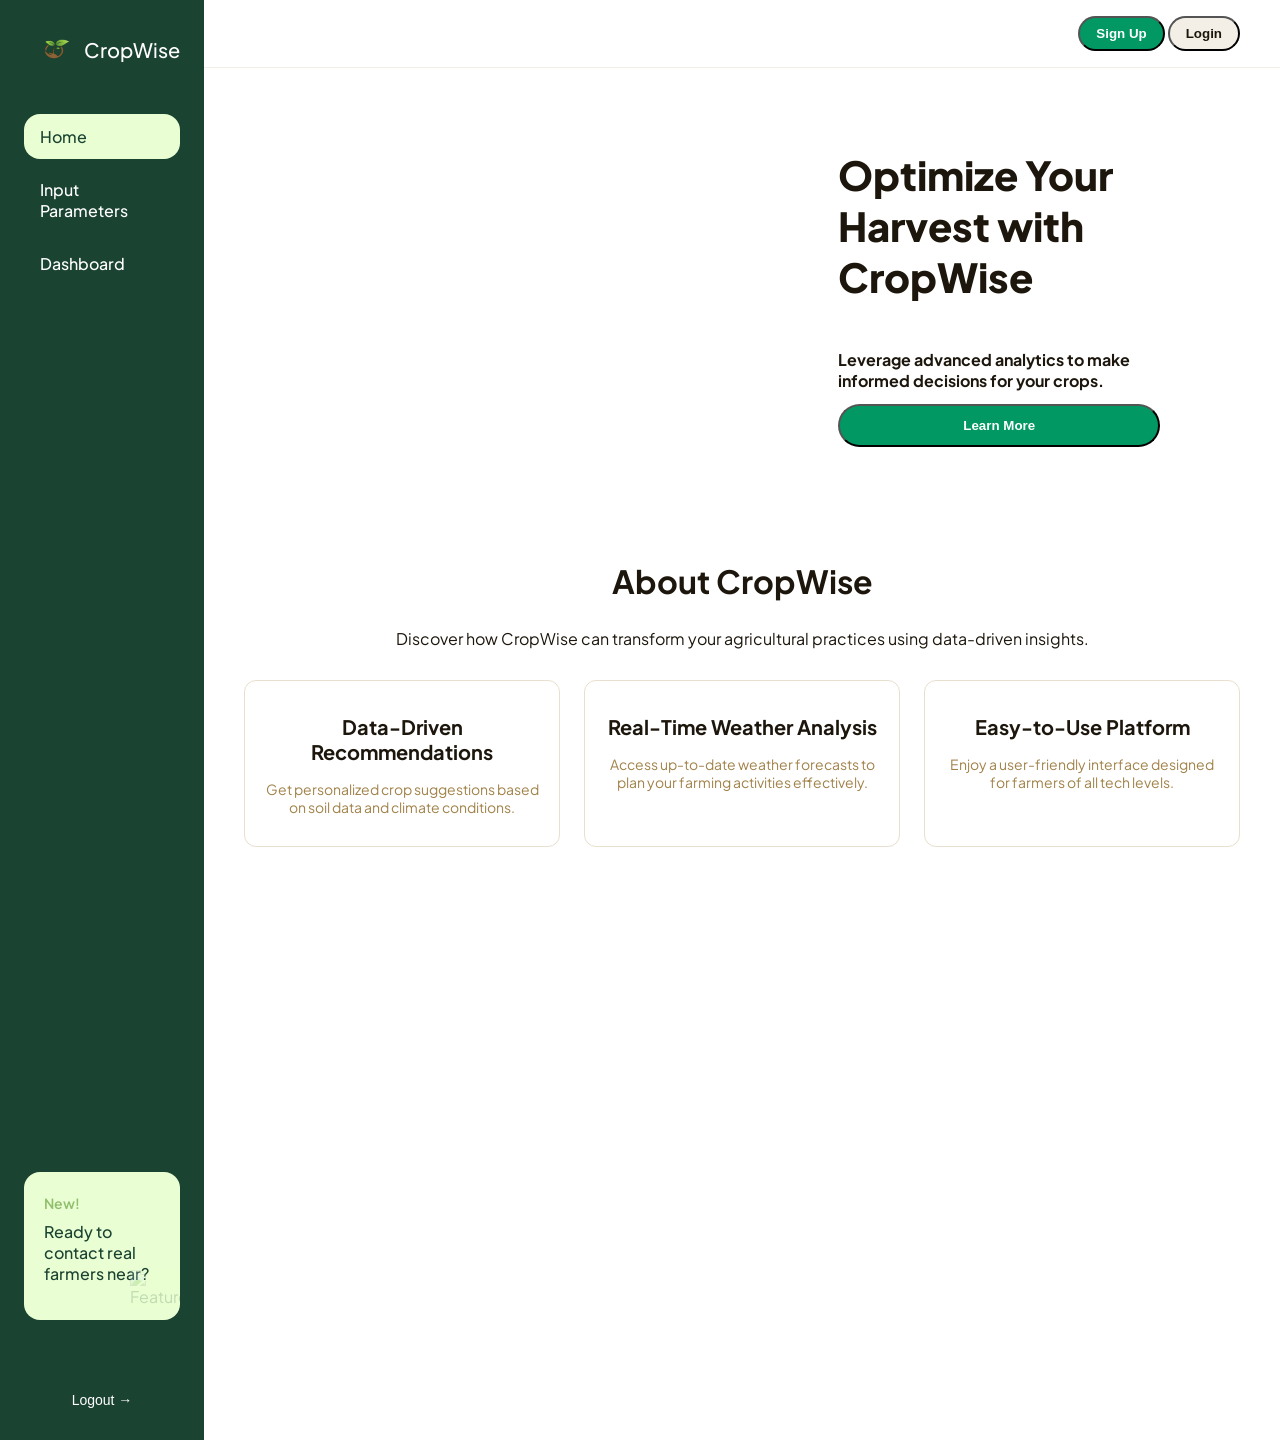
==== Home/index.html @ d99df7f8 "Initial commit" ====
<!DOCTYPE html>
<html lang="en">
<head>
    <meta charset="UTF-8">
    <meta name="viewport" content="width=device-width, initial-scale=1.0">
    <link rel="preconnect" href="https://fonts.gstatic.com/" crossorigin="" />
    <link rel="stylesheet" href="https://fonts.googleapis.com/css2?display=swap&family=Noto+Sans:wght@400;500;700;900&family=Plus+Jakarta+Sans:wght@400;500;700;800" />
    <link rel="stylesheet" href="style.css">
    <title>CropWise</title>
</head>
<body>
    <div class="design-root">
        <aside class="sidebar">
            <div class="logo">
                <img src="Agriculture-removebg-preview.png" alt="Logo" class="logo-icon">
                <span>CropWise</span>
            </div>
            <nav class="nav-menu">
                <a href="#" class="nav-item active">Home</a>
                <a href="#" class="nav-item">Input Parameters</a>
                <a href="#" class="nav-item">Dashboard</a>
            </nav>
            <div class="new-feature">
                <div class="feature-card">
                    <span>New!</span>
                    <p>Ready to contact real farmers near?</p>
                    <img src="https://placehold.co/60x60" alt="Feature" class="feature-icon">
                </div>
            </div>
            <button class="logout">Logout →</button>
        </aside>
        
        <body class="design-root">
            <div class="layout-container">
              <header class="header">
                <div class="brand">
                  <div class="logo">
                    <svg viewBox="0 0 48 48" fill="none" xmlns="http://www.w3.org/2000/svg">
                      <path d="M24 4C25.7818 14.2173 33.7827 22.2182 44 24C33.7827 25.7818 25.7818 33.7827 24 44C22.2182 33.7827 14.2173 25.7818 4 24C14.2173 22.2182 22.2182 14.2173 24 4Z" fill="currentColor"></path>
                    </svg>
                  </div>
                </div>
                <div class="header-buttons">
                  <button class="sign-up-btn">Sign Up</button>
                  <button class="login-btn">Login</button>
                </div>
              </header>
        
              <main>
                <section class="hero">
                  <div class="hero-image"></div>
                  <div class="hero-text">
                    <h1>Optimize Your Harvest with CropWise</h1>
                    <h2>Leverage advanced analytics to make informed decisions for your crops.</h2>
                    <button class="learn-more-btn">Learn More</button>
                  </div>
                </section>
        
                <section class="about">
                  <h1>About CropWise</h1>
                  <p>Discover how CropWise can transform your agricultural practices using data-driven insights.</p>
                  <div class="features">
                    <div class="feature">
                      <div class="feature-icon">
                        <!-- SVG for Graph Icon -->
                      </div>
                      <h2>Data-Driven Recommendations</h2>
                      <p>Get personalized crop suggestions based on soil data and climate conditions.</p>
                    </div>
                    <div class="feature">
                      <div class="feature-icon">
                        <!-- SVG for Sun Icon -->
                      </div>
                      <h2>Real-Time Weather Analysis</h2>
                      <p>Access up-to-date weather forecasts to plan your farming activities effectively.</p>
                    </div>
                    <div class="feature">
                      <div class="feature-icon">
                        <!-- SVG for DotOutline Icon -->
                      </div>
                      <h2>Easy-to-Use Platform</h2>
                      <p>Enjoy a user-friendly interface designed for farmers of all tech levels.</p>
                    </div>
                  </div>
                </section>
              </main>
        
            </div>
          </body>
    </div>
</body>
</html>
---- Home/style.css ----
/* Import Google Fonts */
@import url('https://fonts.googleapis.com/css2?family=Noto+Sans:wght@400;500;700;900&family=Plus+Jakarta+Sans:wght@400;500;700;800&display=swap');

:root {
    --primary-color: #1B4332;
    --secondary-color: #E9FFD3;
    --accent-green: #90BE6D;
    --text-color: #333;
    --border-radius: 16px;
    --transition: all 0.3s ease;
}

/* Global Styles */
body {
    font-family: 'Plus Jakarta Sans', 'Noto Sans', sans-serif;
    color: #1C160C;
    background-color: #FFFFFF;
    margin: 0;
    padding: 0;
    overflow-x: hidden;
}

.design-root {
    display: flex;
    min-height: 100vh;
}

/* Sidebar Styles */
.sidebar {
    background-color: var(--primary-color);
    color: white;
    padding: 1.5rem;
    display: flex;
    flex-direction: column;
    gap: 2.5rem;
    width: 170px;
}

.logo {
    display: flex;
    align-items: center;
    gap: 0rem;
    font-size: 1.25rem;
    font-weight: 500;
}

.logo-icon {
    width: 60px;
    height: 50px;
    transition: var(--transition);
}

.nav-menu {
    display: flex;
    flex-direction: column;
    gap: 0.5rem;
}

.nav-item {
    color: white;
    text-decoration: none;
    padding: 0.75rem 1rem;
    border-radius: var(--border-radius);
    transition: var(--transition);
    font-weight: 500;
}

.nav-item:hover {
    background-color: rgba(255, 255, 255, 0.1);
}

.nav-item.active {
    background-color: var(--secondary-color);
    color: var(--primary-color);
}

.new-feature {
    margin-top: auto;
}

.feature-card {
    background-color: var(--secondary-color);
    padding: 1.25rem;
    border-radius: var(--border-radius);
    color: var(--primary-color);
    position: relative;
    overflow: hidden;
    transition: var(--transition);
}

.feature-card:hover {
    transform: translateY(-2px);
    box-shadow: 0 4px 12px rgba(0, 0, 0, 0.5);
}

.feature-card span {
    font-size: 0.875rem;
    font-weight: 600;
    color: var(--accent-green);
}

.feature-card p {
    margin-top: 0.5rem;
    font-weight: 500;
}

.feature-icon {
    position: absolute;
    bottom: -10px;
    right: -10px;
    width: 60px;
    height: 60px;
    opacity: 0.2;
}

.logout {
    margin-top: 1.5rem;
    background: none;
    border: none;
    color: white;
    cursor: pointer;
    font-size: 0.875rem;
    transition: var(--transition);
    padding: 0.5rem;
    border-radius: var(--border-radius);
}

.logout:hover {
    background-color: var(--secondary-color);
    color: var(--primary-color);
}
.main-content {
    flex: 1;
    display: flex;
    flex-direction: column;
}

.layout-container {
    display: flex;
    flex-direction: column;
    min-height: 160vh;
  }
  
  /* Header */
  .header {
    display: flex;
    align-items: center;
    justify-content: space-between;
    border-bottom: 1px solid #f4efe6;
    padding: 1rem 2.5rem;
  }
  
  .brand {
    display: flex;
    align-items: center;
    gap: 1rem;
  }
  
  .header-buttons button {
    padding: 0.5rem 1rem;
    font-weight: bold;
    border-radius: 9999px;
    cursor: pointer;
  }
  
  .sign-up-btn {
    background-color: #019863;
    color: #ffffff;
  }
  
  .login-btn {
    background-color: #f4efe6;
    color: #1c160c;
  }
  
  /* Hero Section */
  .hero {
    display: flex;
    padding: 1.5rem 6rem;
  }
  
  .hero-image {
    flex: 4;
    background-image: url("https://cdn.usegalileo.ai/sdxl10/e0490ca2-ce4b-4f40-bca9-4784ccad0b18.png");
    background-size: cover;
    background-position: center;
    aspect-ratio: 16 / 9;
    border-radius: 1rem;
    width: 150px;
  }
  
  .hero-text {
    flex: 2.5;
    display: flex;
    flex-direction: column;
    justify-content: center;
    padding: 1.5rem;
  }
  
  .hero h1 {
    font-size: 2.5rem;
    font-weight: 900;
  }
  
  .hero h2 {
    font-size: 1rem;
    color: #1c160c;
  }
  
  .learn-more-btn {
    padding: 0.75rem 1.5rem;
    background-color: #019863;
    color: #ffffff;
    border-radius: 9999px;
    font-weight: bold;
    cursor: pointer;
  }
  
  /* About Section */
  .about {
    padding: 2.5rem;
    text-align: center;
  }
  
  .about h1 {
    font-size: 2rem;
    font-weight: bold;
  }
  
  .features {
    display: flex;
    gap: 1.5rem;
  }
  
  .feature {
    flex: 1;
    border: 1px solid #e9dfce;
    padding: 1rem;
    border-radius: 0.75rem;
    margin-top: 15px;
  }

  .feature:hover {
    transform: translateY(-4px);
    box-shadow: 0 8px 24px rgba(27, 67, 50, 0.1);
}
  
  .feature h2 {
    font-size: 1.25rem;
    font-weight: bold;
  }
  
  .feature p {
    color: #a18249;
    font-size: 0.875rem;
  }
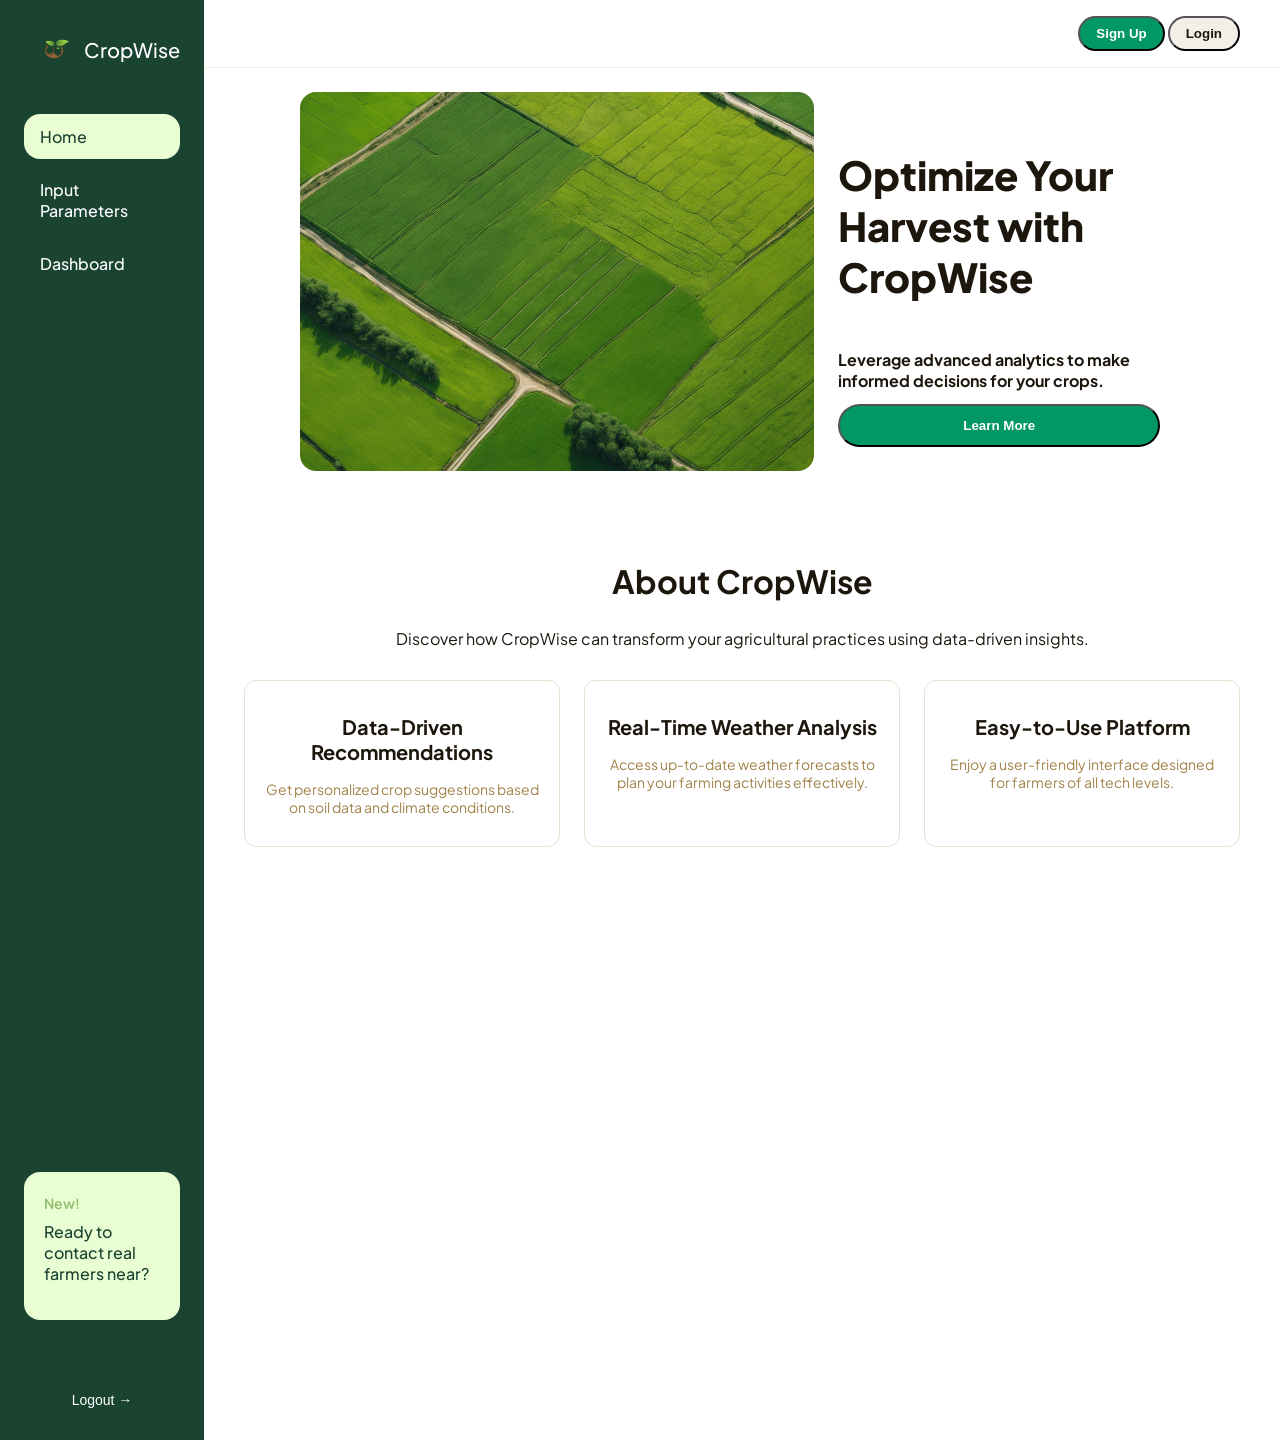
==== commit 9be86554: "final commit" ====
--- a/Home/index.html
+++ b/Home/index.html
@@ -24,7 +24,6 @@
                 <div class="feature-card">
                     <span>New!</span>
                     <p>Ready to contact real farmers near?</p>
-                    <img src="https://placehold.co/60x60" alt="Feature" class="feature-icon">
                 </div>
             </div>
             <button class="logout">Logout →</button>
--- a/Home/style.css
+++ b/Home/style.css
@@ -181,7 +181,7 @@
   
   .hero-image {
     flex: 4;
-    background-image: url("https://cdn.usegalileo.ai/sdxl10/e0490ca2-ce4b-4f40-bca9-4784ccad0b18.png");
+    background-image: url("Background.png");
     background-size: cover;
     background-position: center;
     aspect-ratio: 16 / 9;
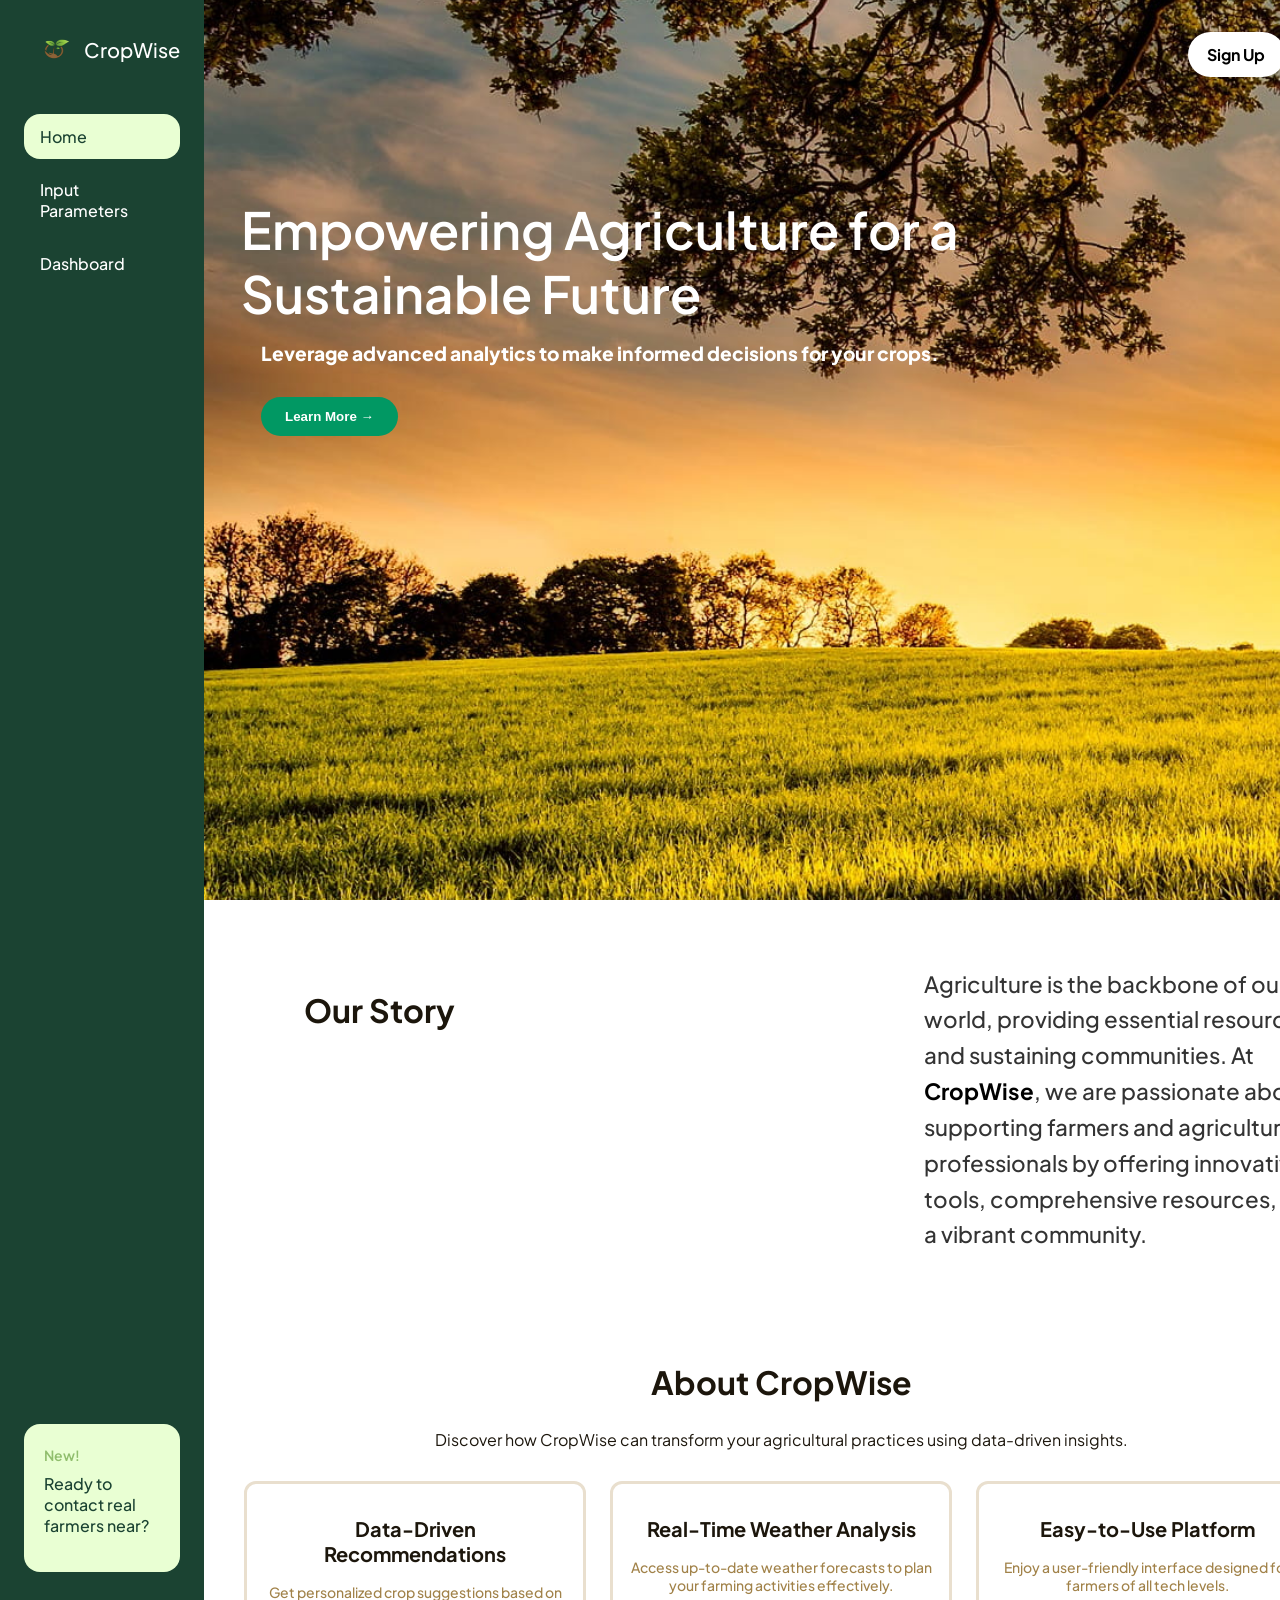
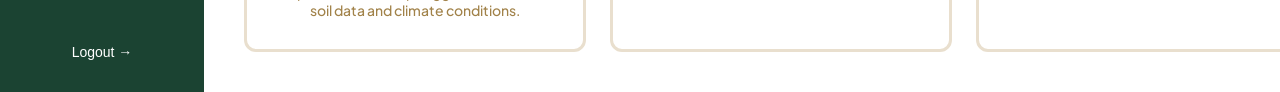
==== commit d76bf6bd: "final commit" ====
--- a/Home/index.html
+++ b/Home/index.html
@@ -31,29 +31,30 @@
         
         <body class="design-root">
             <div class="layout-container">
-              <header class="header">
-                <div class="brand">
-                  <div class="logo">
-                    <svg viewBox="0 0 48 48" fill="none" xmlns="http://www.w3.org/2000/svg">
-                      <path d="M24 4C25.7818 14.2173 33.7827 22.2182 44 24C33.7827 25.7818 25.7818 33.7827 24 44C22.2182 33.7827 14.2173 25.7818 4 24C14.2173 22.2182 22.2182 14.2173 24 4Z" fill="currentColor"></path>
-                    </svg>
-                  </div>
-                </div>
-                <div class="header-buttons">
-                  <button class="sign-up-btn">Sign Up</button>
-                  <button class="login-btn">Login</button>
-                </div>
-              </header>
         
               <main>
                 <section class="hero">
                   <div class="hero-image"></div>
                   <div class="hero-text">
-                    <h1>Optimize Your Harvest with CropWise</h1>
+                    <div class="header-buttons">
+                      <button class="sign-up-btn">Sign Up</button>
+                      <button class="login-btn">Login</button>
+                    </div>
+                    <h1>Empowering Agriculture for a Sustainable Future</h1>
                     <h2>Leverage advanced analytics to make informed decisions for your crops.</h2>
-                    <button class="learn-more-btn">Learn More</button>
+                    <button class="learn-more-btn">Learn More →</button>
                   </div>
                 </section>
+
+                <section class="our-story">
+                  <h1>Our Story</h1>
+                  <p>
+                      Agriculture is the backbone of our world, providing essential resources and sustaining communities. 
+                      At <span class="highlight">CropWise</span>, we are passionate about supporting farmers and agricultural professionals 
+                      by offering innovative tools, comprehensive resources, and a vibrant community. 
+  
+                  </p>
+              </section>
         
                 <section class="about">
                   <h1>About CropWise</h1>
--- a/Home/style.css
+++ b/Home/style.css
@@ -146,7 +146,6 @@
     display: flex;
     align-items: center;
     justify-content: space-between;
-    border-bottom: 1px solid #f4efe6;
     padding: 1rem 2.5rem;
   }
   
@@ -155,56 +154,79 @@
     align-items: center;
     gap: 1rem;
   }
-  
-  .header-buttons button {
-    padding: 0.5rem 1rem;
-    font-weight: bold;
+
+  
+  /* Hero Section */
+  .header-buttons {
+    display: flex;
+    gap: 1rem;
+    justify-content: flex-end; 
+    align-items: center;
+    padding-left: 900px; 
+}
+
+.login-btn, .sign-up-btn {
+    font-family: 'Plus Jakarta Sans', 'Noto Sans', sans-serif;
+    padding: 0.75rem 1.2rem;
+    font-size: 1rem;
+    font-weight: bold;
+    color: black;
+    background-color: white;
+    border: none;
     border-radius: 9999px;
     cursor: pointer;
-  }
-  
-  .sign-up-btn {
+    transition: background-color 0.3s ease;
+    white-space: nowrap;
+}
+
+.sign-up-btn:hover, .login-btn:hover {
     background-color: #019863;
-    color: #ffffff;
-  }
-  
-  .login-btn {
-    background-color: #f4efe6;
-    color: #1c160c;
-  }
-  
-  /* Hero Section */
+}
+
+
   .hero {
-    display: flex;
-    padding: 1.5rem 6rem;
+    position: relative;
+    height: 100vh; 
+    width: 100%;
+    overflow: hidden;
   }
   
   .hero-image {
-    flex: 4;
-    background-image: url("Background.png");
+    position: absolute;
+    top: 0;
+    left: 0;
+    width: 2300px;
+    height: 100%;
+    background-image: url('sunset-dusk-meadow-field-c04bf29c77d3e1a2c385d1815d27928b.jpg');
     background-size: cover;
     background-position: center;
-    aspect-ratio: 16 / 9;
-    border-radius: 1rem;
-    width: 150px;
+    z-index: 1;
   }
   
   .hero-text {
-    flex: 2.5;
-    display: flex;
-    flex-direction: column;
-    justify-content: center;
-    padding: 1.5rem;
+    position: relative;
+    z-index: 2; 
+    color: #ffffff;
+    text-align: left;
+    padding: 2rem;
+    max-width: 600px;
+    margin: auto;
   }
   
   .hero h1 {
-    font-size: 2.5rem;
+    font-size: 3.2rem;
+    font-weight: 600;
+    margin-bottom: 1rem;
+    margin-left: -240px;
+    margin-top: 120px;
+  }
+  
+  .hero h2 {
+    font-size: 1.2rem;
+    color: white; 
+    margin-bottom: 2rem;
+    margin-left: -220px;
     font-weight: 900;
-  }
-  
-  .hero h2 {
-    font-size: 1rem;
-    color: #1c160c;
   }
   
   .learn-more-btn {
@@ -214,8 +236,39 @@
     border-radius: 9999px;
     font-weight: bold;
     cursor: pointer;
-  }
-  
+    border: none;
+    margin-left: -220px;
+  }
+
+  .our-story {
+    max-width: 1900px;
+    text-align: left;
+    padding: 20px;
+    background-color: white;
+}
+
+.our-story h1 {
+    font-size: 2em;
+    margin-top: 70px;
+    font-weight: bold;
+    margin-left: 80px;
+}
+
+.our-story p {
+    font-size: 1.4em;
+    font-weight: 500;
+    line-height: 1.6;
+    color: #333;
+    margin-left: 700px;
+    margin-top: -90px;
+    width: 400px;
+}
+
+.highlight {
+    font-weight: bold;
+    color: #000;
+}
+
   /* About Section */
   .about {
     padding: 2.5rem;
@@ -234,7 +287,7 @@
   
   .feature {
     flex: 1;
-    border: 1px solid #e9dfce;
+    border: 3px solid #e9dfce;
     padding: 1rem;
     border-radius: 0.75rem;
     margin-top: 15px;
@@ -253,5 +306,6 @@
   .feature p {
     color: #a18249;
     font-size: 0.875rem;
+    font-weight: 500;
   }
   
